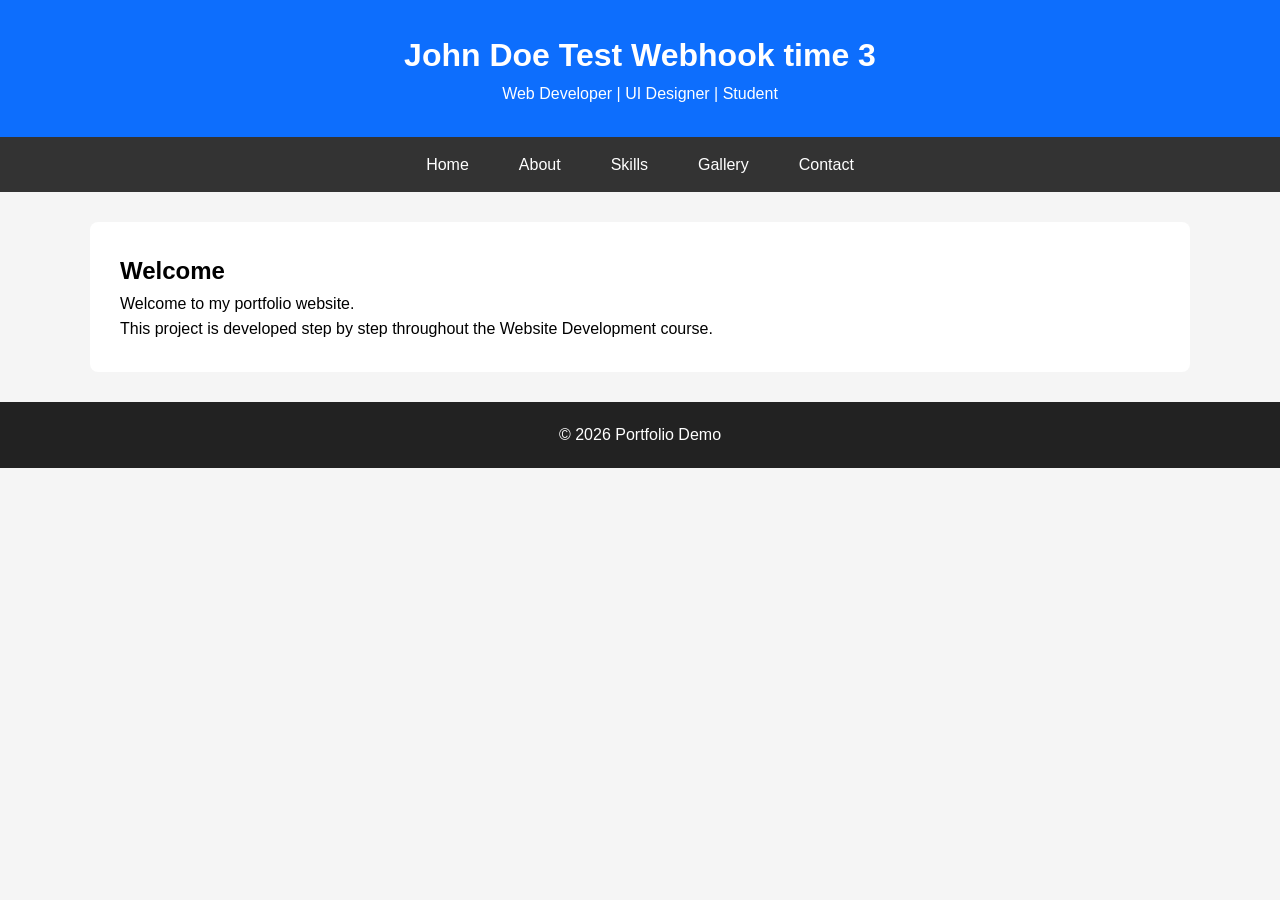
==== index.html @ a7a1c699 "Update header title from 'time 2' to 'time 3'" ====
<!DOCTYPE html>
<html lang="en">

<head>
    <meta charset="UTF-8">
    <meta name="viewport" content="width=device-width, initial-scale=1.0">

    <title>Portfolio Demo</title>

    <link rel="stylesheet" href="css/style.css">
    <link rel="stylesheet" href="css/responsive.css">
</head>

<body>

    <!-- ================= HEADER ================= -->

    <header>

        <h1>John Doe Test Webhook time 3</h1>

        <p>Web Developer | UI Designer | Student</p>

    </header>

    <!-- ================= NAVIGATION ================= -->

    <nav>

        <ul>

            <li><a href="index.html">Home</a></li>

            <li><a href="about.html">About</a></li>

            <li><a href="skills.html">Skills</a></li>

            <li><a href="gallery.html">Gallery</a></li>

            <li><a href="contact.html">Contact</a></li>

        </ul>

    </nav>

    <!-- ================= MAIN ================= -->

    <main>

        <section>

            <h2>Welcome</h2>

            <p>

                Welcome to my portfolio website.

            </p>

            <p>

                This project is developed step by step throughout the Website Development course.

            </p>

        </section>

    </main>

    <!-- ================= FOOTER ================= -->

    <footer>

        <p>

            © 2026 Portfolio Demo

        </p>

    </footer>

    <script src="js/script.js"></script>

</body>

</html>
---- css/style.css ----
*{
    margin:0;
    padding:0;
    box-sizing:border-box;
}

body{

    font-family:Arial, Helvetica, sans-serif;

    line-height:1.6;

    background:#f5f5f5;

}

header{

    background:#0d6efd;

    color:white;

    padding:30px;

    text-align:center;

}

nav{

    background:#333;

}

nav ul{

    display:flex;

    list-style:none;

    justify-content:center;

}

nav li{

    margin:0;

}

nav a{

    color:white;

    text-decoration:none;

    display:block;

    padding:15px 25px;

}

nav a:hover{

    background:#555;

}

main{

    width:90%;

    max-width:1100px;

    margin:30px auto;

    background:white;

    padding:30px;

    border-radius:8px;

}

footer{

    background:#222;

    color:white;

    text-align:center;

    padding:20px;

    margin-top:30px;

}
---- css/responsive.css ----
@media (max-width:768px){

    nav ul{

        flex-direction:column;

    }

}
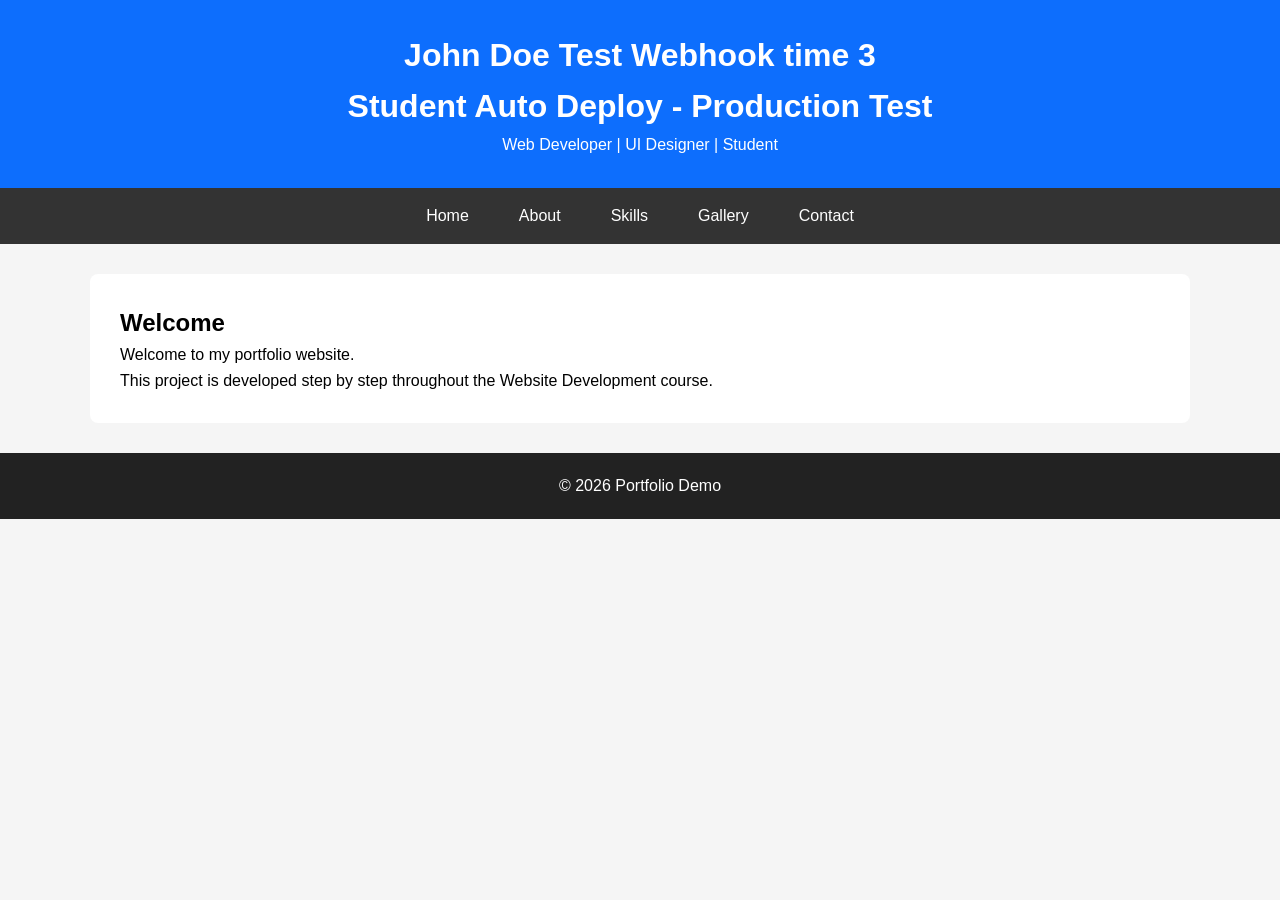
==== commit 56ac7943: "Add header for Student Auto Deploy test" ====
--- a/index.html
+++ b/index.html
@@ -18,6 +18,7 @@
     <header>
 
         <h1>John Doe Test Webhook time 3</h1>
+        <h1>Student Auto Deploy - Production Test</h1>
 
         <p>Web Developer | UI Designer | Student</p>
 
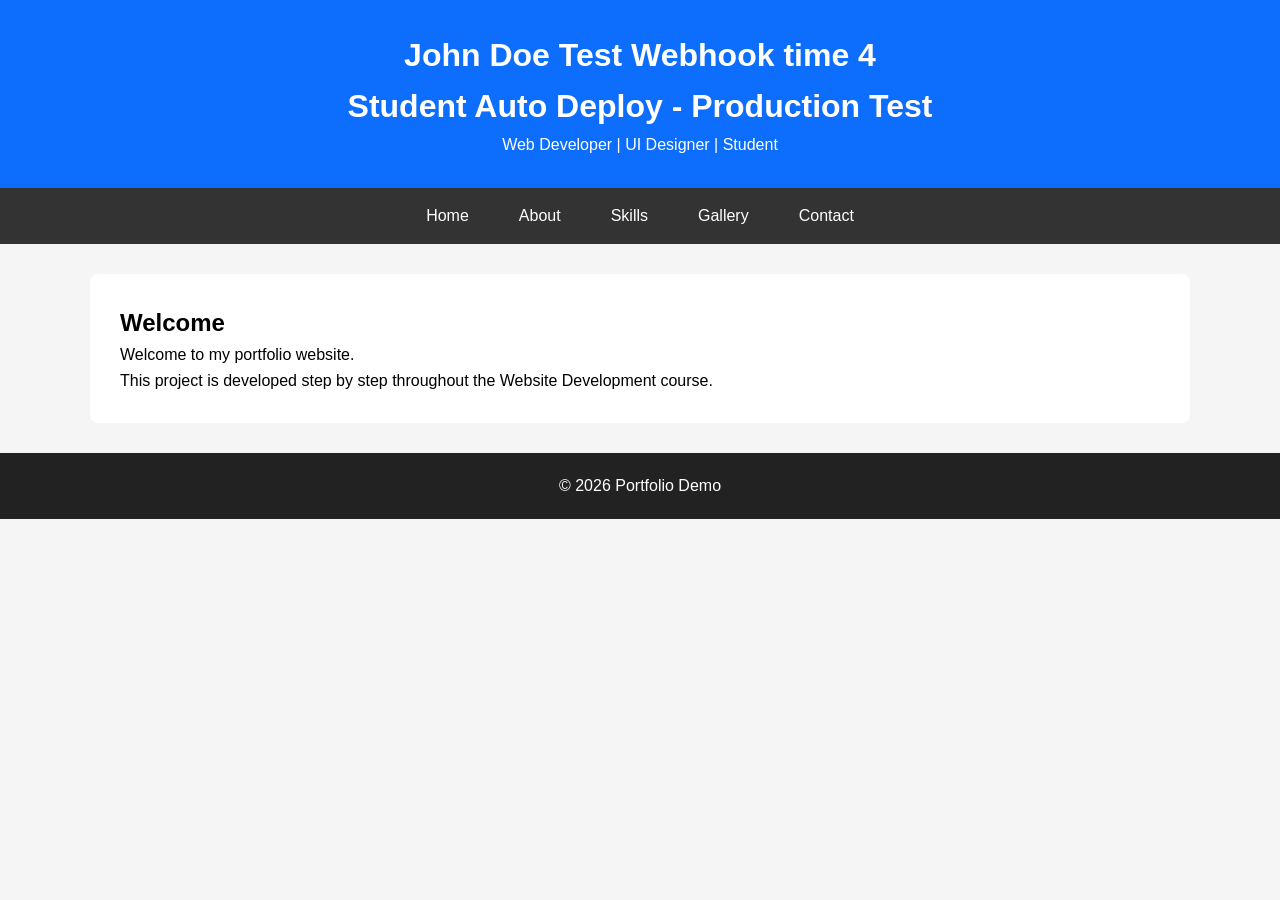
==== commit 0e1366ce: "modify : index.html time 4" ====
--- a/index.html
+++ b/index.html
@@ -17,7 +17,7 @@
 
     <header>
 
-        <h1>John Doe Test Webhook time 3</h1>
+        <h1>John Doe Test Webhook time 4</h1>
         <h1>Student Auto Deploy - Production Test</h1>
 
         <p>Web Developer | UI Designer | Student</p>
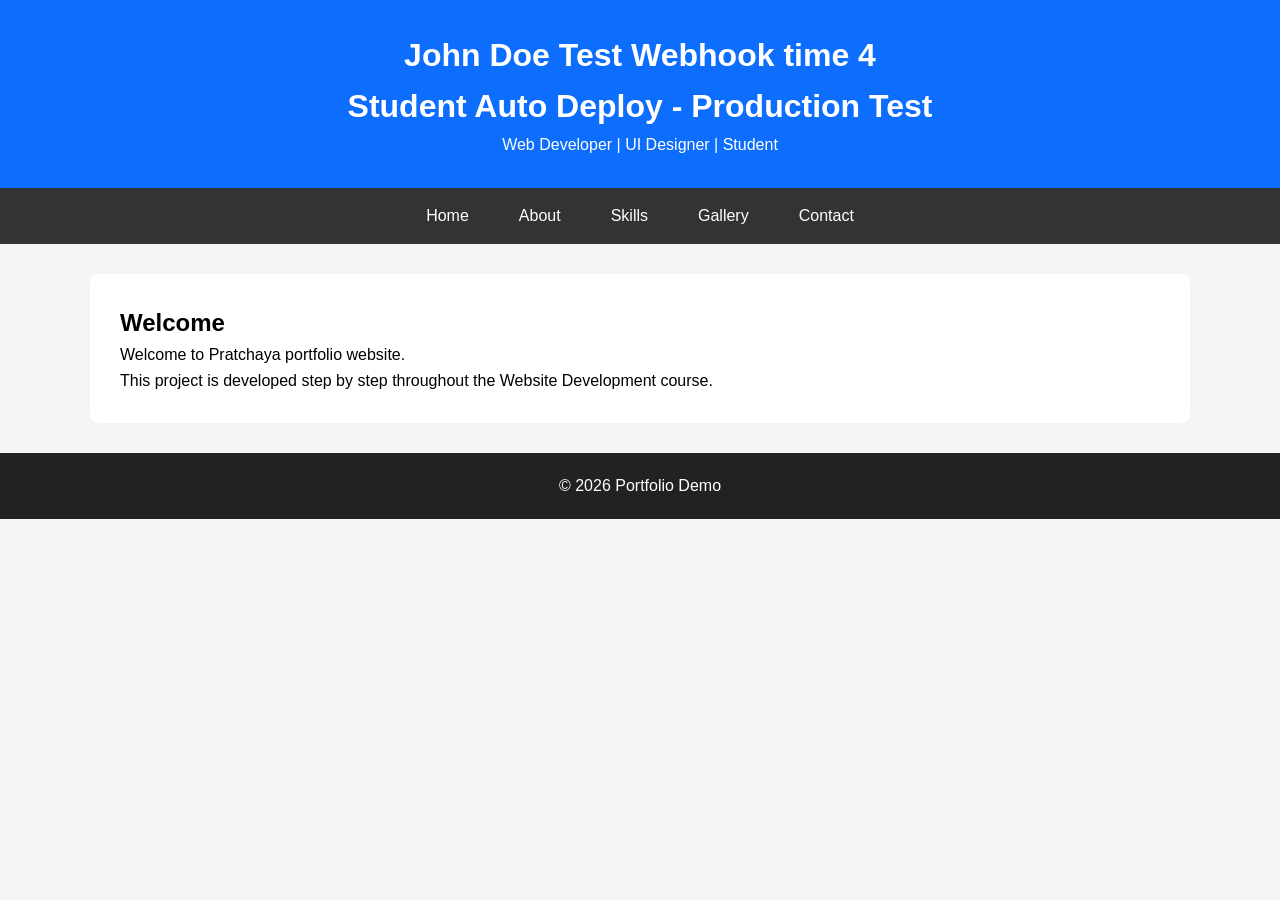
==== commit 7d5466a5: "test wellcome" ====
--- a/index.html
+++ b/index.html
@@ -54,7 +54,7 @@
 
             <p>
 
-                Welcome to my portfolio website.
+                Welcome to Pratchaya portfolio website.
 
             </p>
 
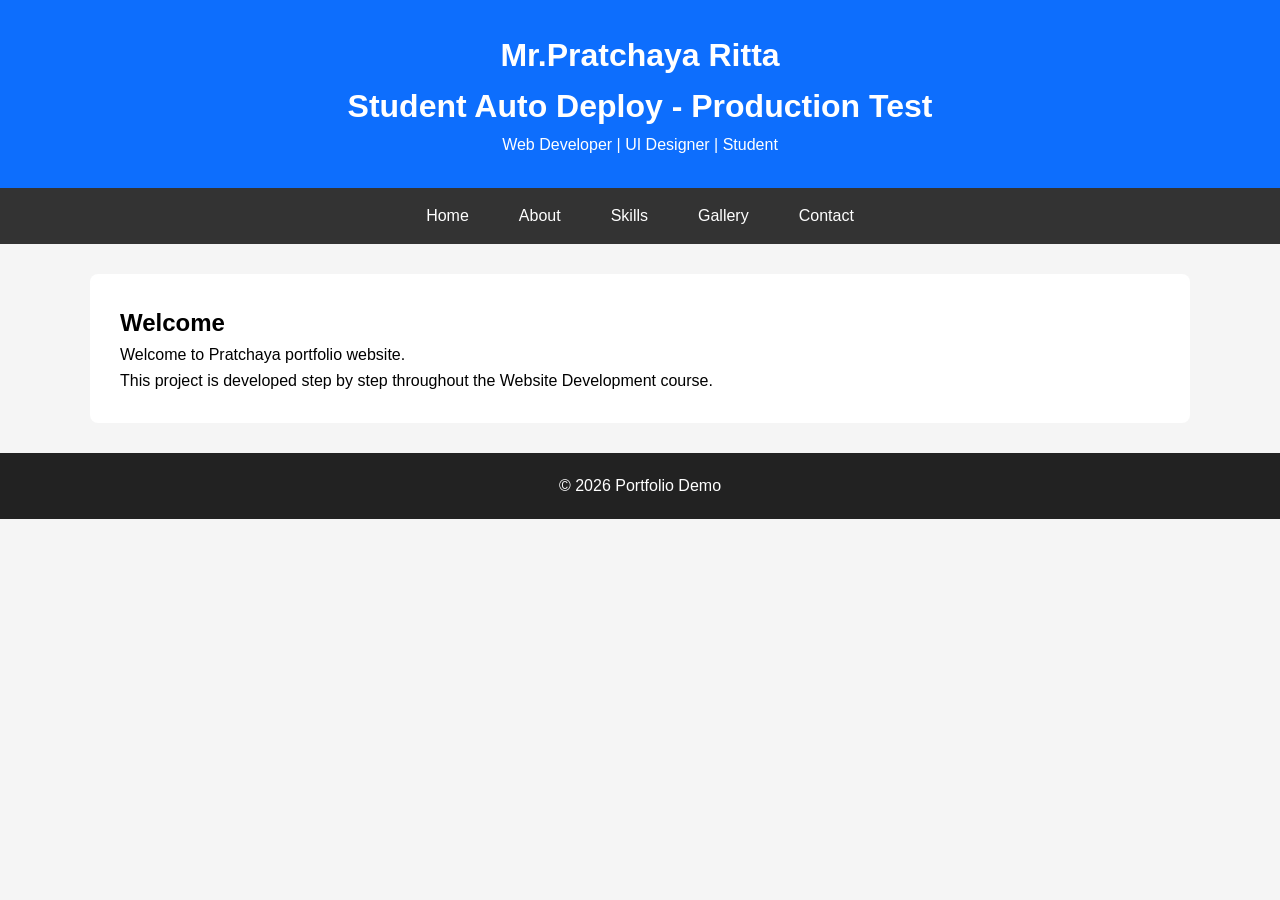
==== commit 755a59c2: "test server itlabkktech.com" ====
--- a/index.html
+++ b/index.html
@@ -17,7 +17,7 @@
 
     <header>
 
-        <h1>John Doe Test Webhook time 4</h1>
+        <h1>Mr.Pratchaya Ritta</h1>
         <h1>Student Auto Deploy - Production Test</h1>
 
         <p>Web Developer | UI Designer | Student</p>
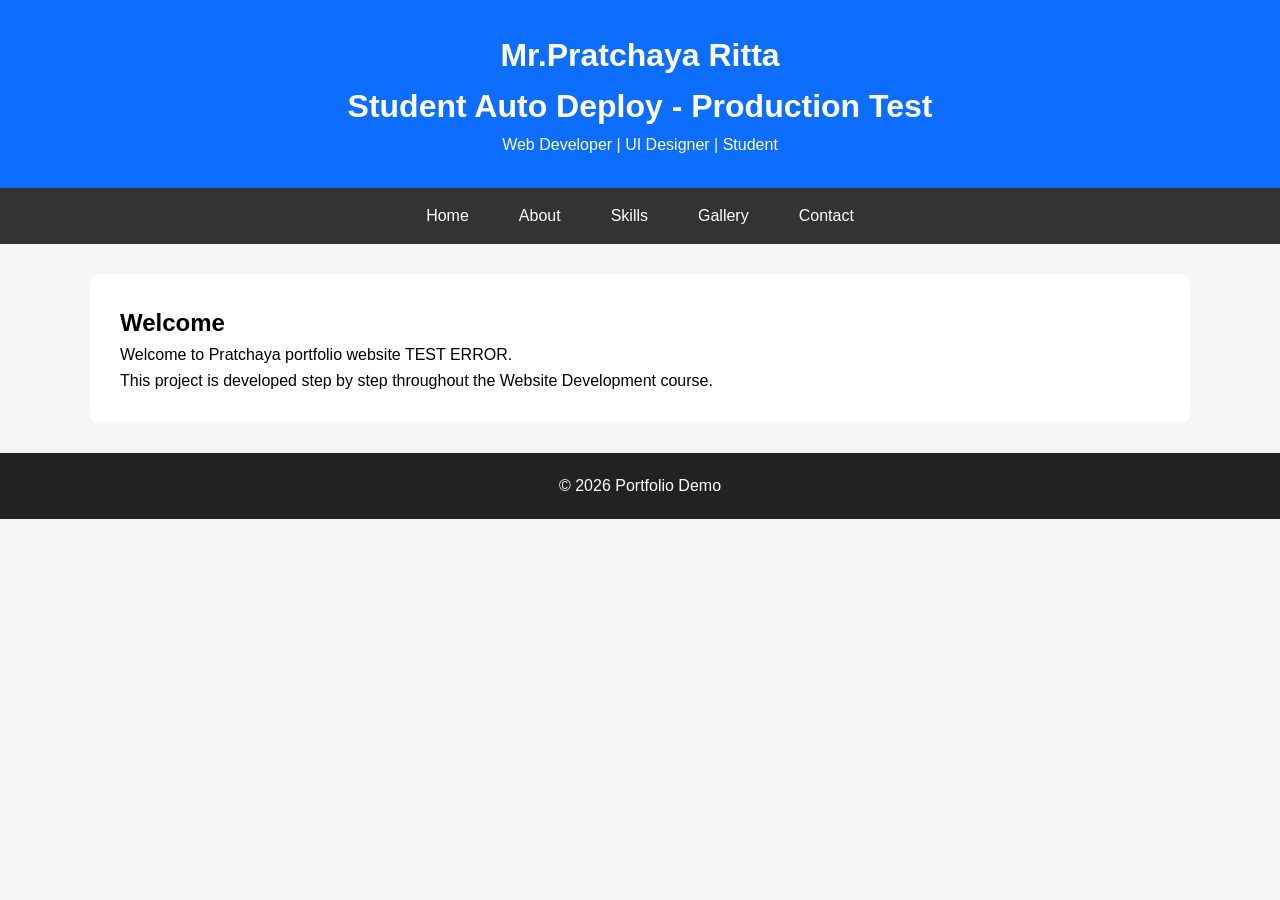
==== commit 3ff08a68: "Update welcome message in index.html" ====
--- a/index.html
+++ b/index.html
@@ -54,7 +54,7 @@
 
             <p>
 
-                Welcome to Pratchaya portfolio website.
+                Welcome to Pratchaya portfolio website TEST ERROR.
 
             </p>
 
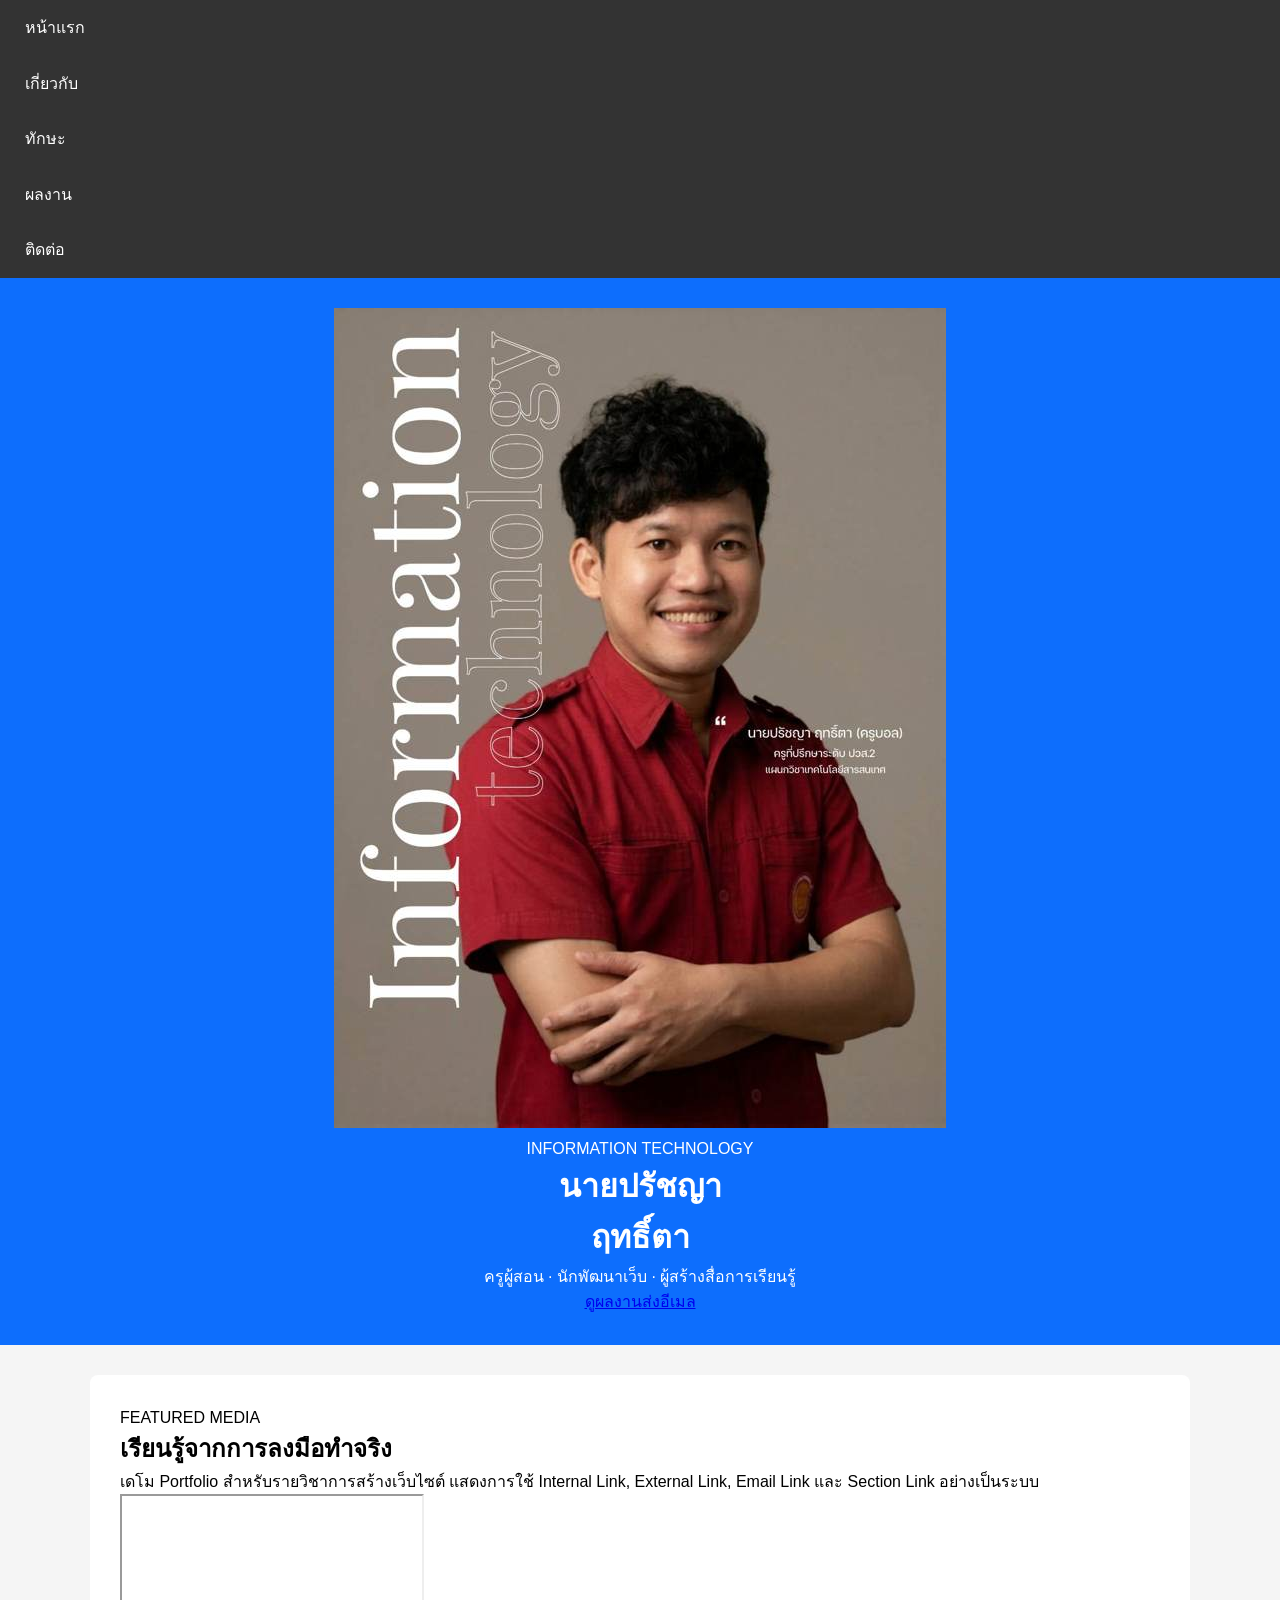
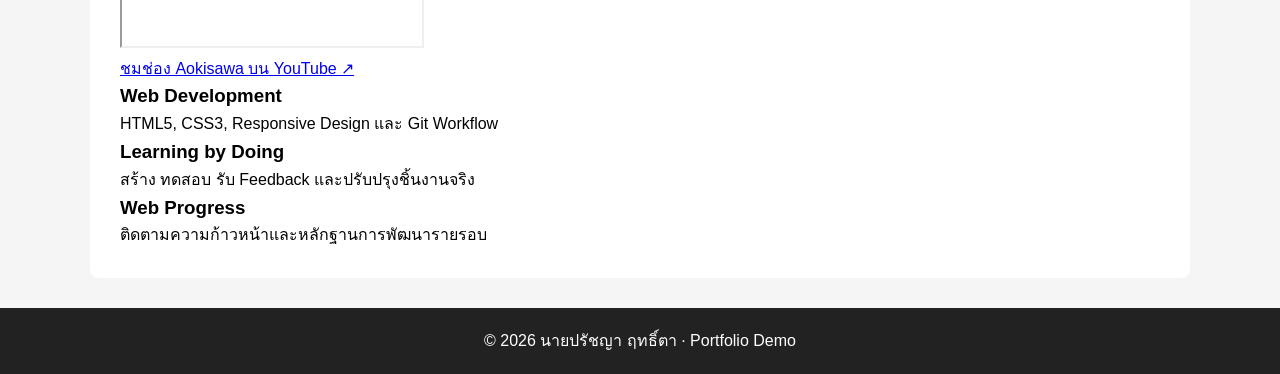
==== commit 85544cea: "Complete portfolio demo: index.html" ====
--- a/index.html
+++ b/index.html
@@ -1,87 +1 @@
-<!DOCTYPE html>
-<html lang="en">
-
-<head>
-    <meta charset="UTF-8">
-    <meta name="viewport" content="width=device-width, initial-scale=1.0">
-
-    <title>Portfolio Demo</title>
-
-    <link rel="stylesheet" href="css/style.css">
-    <link rel="stylesheet" href="css/responsive.css">
-</head>
-
-<body>
-
-    <!-- ================= HEADER ================= -->
-
-    <header>
-
-        <h1>Mr.Pratchaya Ritta</h1>
-        <h1>Student Auto Deploy - Production Test</h1>
-
-        <p>Web Developer | UI Designer | Student</p>
-
-    </header>
-
-    <!-- ================= NAVIGATION ================= -->
-
-    <nav>
-
-        <ul>
-
-            <li><a href="index.html">Home</a></li>
-
-            <li><a href="about.html">About</a></li>
-
-            <li><a href="skills.html">Skills</a></li>
-
-            <li><a href="gallery.html">Gallery</a></li>
-
-            <li><a href="contact.html">Contact</a></li>
-
-        </ul>
-
-    </nav>
-
-    <!-- ================= MAIN ================= -->
-
-    <main>
-
-        <section>
-
-            <h2>Welcome</h2>
-
-            <p>
-
-                Welcome to Pratchaya portfolio website TEST ERROR.
-
-            </p>
-
-            <p>
-
-                This project is developed step by step throughout the Website Development course.
-
-            </p>
-
-        </section>
-
-    </main>
-
-    <!-- ================= FOOTER ================= -->
-
-    <footer>
-
-        <p>
-
-            © 2026 Portfolio Demo
-
-        </p>
-
-    </footer>
-
-    <script src="js/script.js"></script>
-
-</body>
-
-</html>
+<!doctype html><html lang="th"><head><meta charset="utf-8"><meta name="viewport" content="width=device-width,initial-scale=1"><meta name="description" content="Portfolio demo รายวิชาการสร้างเว็บไซต์"><title>หน้าแรก | Pratchaya</title><link rel="stylesheet" href="css/style.css"><link rel="stylesheet" href="css/responsive.css"></head><body><nav aria-label="เมนูหลัก"><a href="index.html">หน้าแรก</a><a href="about.html">เกี่ยวกับ</a><a href="skills.html">ทักษะ</a><a href="gallery.html">ผลงาน</a><a href="contact.html">ติดต่อ</a></nav><header class="hero"><img src="[data-uri]" alt="นายปรัชญา ฤทธิ์ตา"><div><span class="eyebrow light">INFORMATION TECHNOLOGY</span><h1>นายปรัชญา<br>ฤทธิ์ตา</h1><p>ครูผู้สอน · นักพัฒนาเว็บ · ผู้สร้างสื่อการเรียนรู้</p><div class="actions"><a class="btn" href="#featured">ดูผลงาน</a><a class="btn ghost" href="mailto:pratchaya@itlabkktech.com">ส่งอีเมล</a></div></div></header><main><section id="featured"><span class="eyebrow">FEATURED MEDIA</span><h2>เรียนรู้จากการลงมือทำจริง</h2><p>เดโม Portfolio สำหรับรายวิชาการสร้างเว็บไซต์ แสดงการใช้ Internal Link, External Link, Email Link และ Section Link อย่างเป็นระบบ</p><div class="video"><iframe src="https://www.youtube.com/embed/aX7I__QFfLA" title="itlabkktech promote" allow="accelerometer; autoplay; clipboard-write; encrypted-media; gyroscope; picture-in-picture; web-share" referrerpolicy="strict-origin-when-cross-origin" allowfullscreen></iframe></div><a class="textlink" href="https://www.youtube.com/@aokisawa" target="_blank" rel="noopener noreferrer">ชมช่อง Aokisawa บน YouTube ↗</a></section><section class="cards"><article><h3>Web Development</h3><p>HTML5, CSS3, Responsive Design และ Git Workflow</p></article><article><h3>Learning by Doing</h3><p>สร้าง ทดสอบ รับ Feedback และปรับปรุงชิ้นงานจริง</p></article><article><h3>Web Progress</h3><p>ติดตามความก้าวหน้าและหลักฐานการพัฒนารายรอบ</p></article></section></main><footer>© 2026 นายปรัชญา ฤทธิ์ตา · Portfolio Demo</footer><script src="js/script.js"></script></body></html>
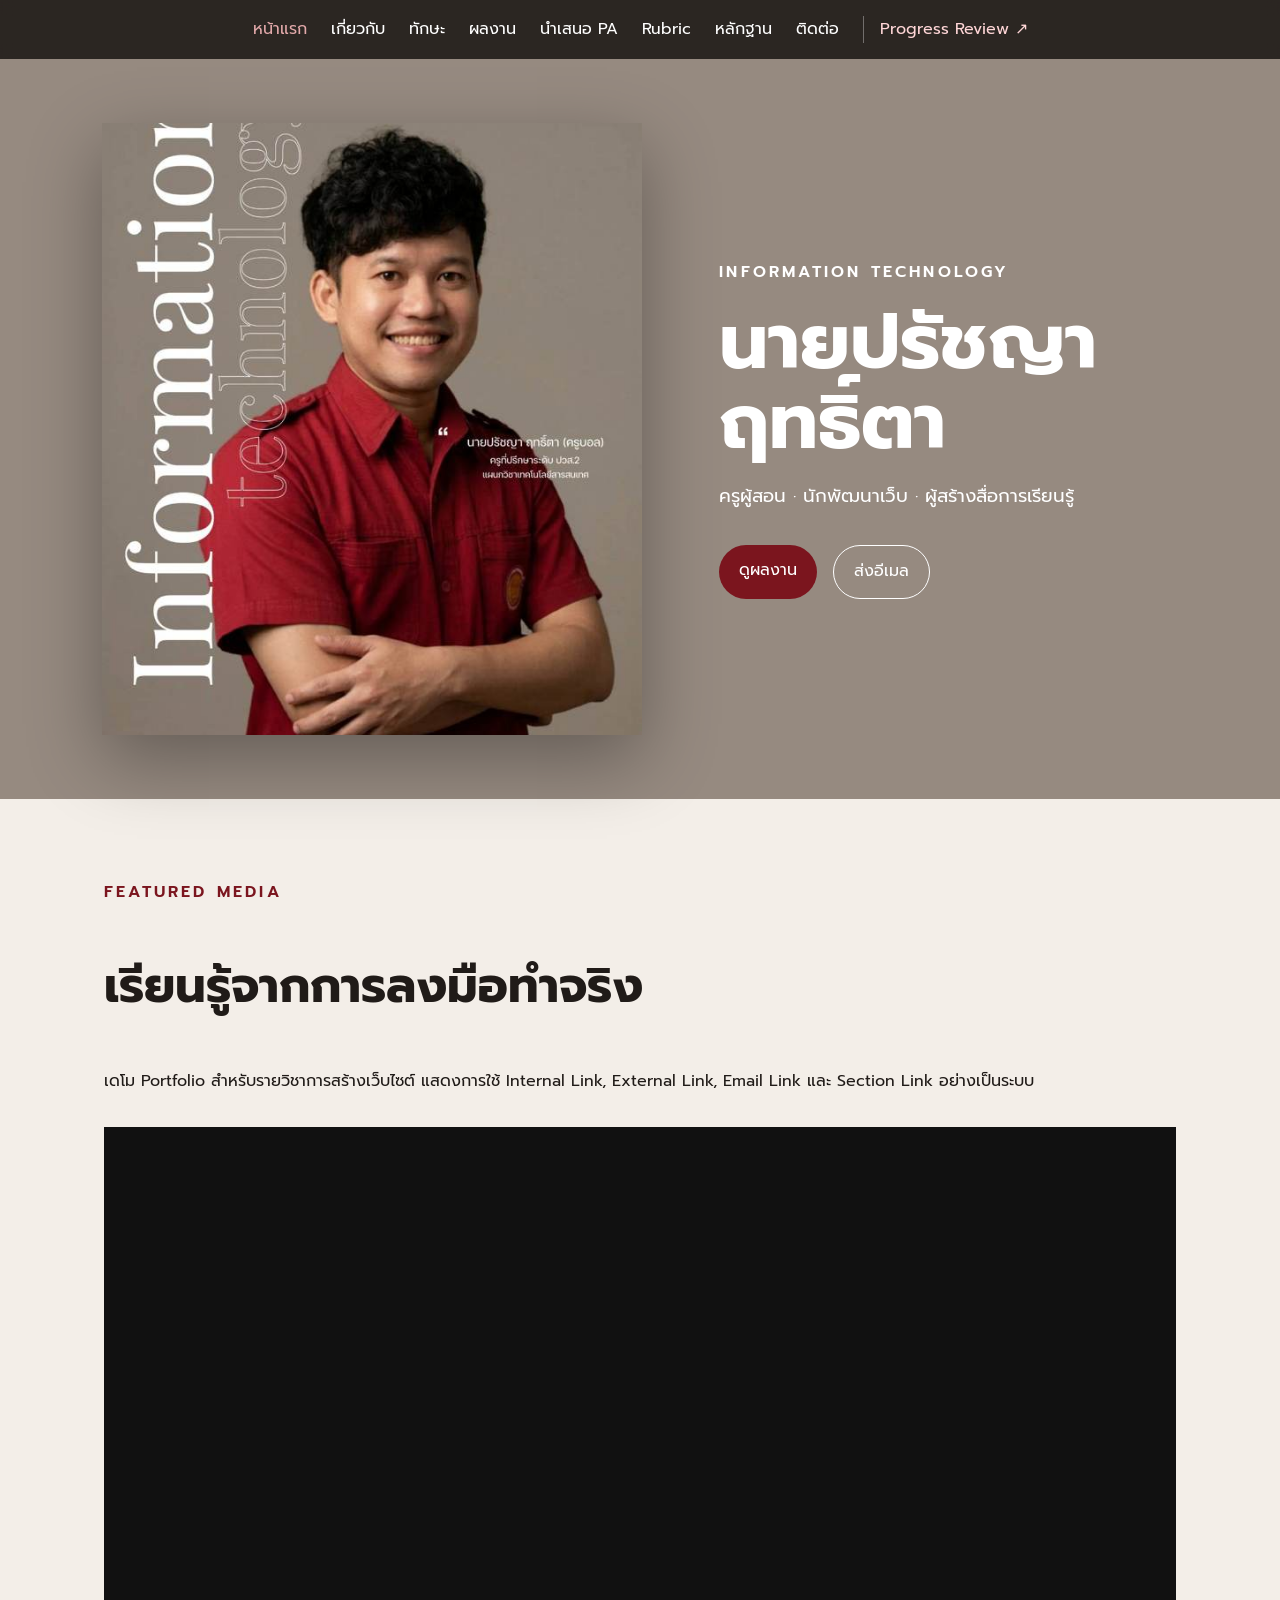
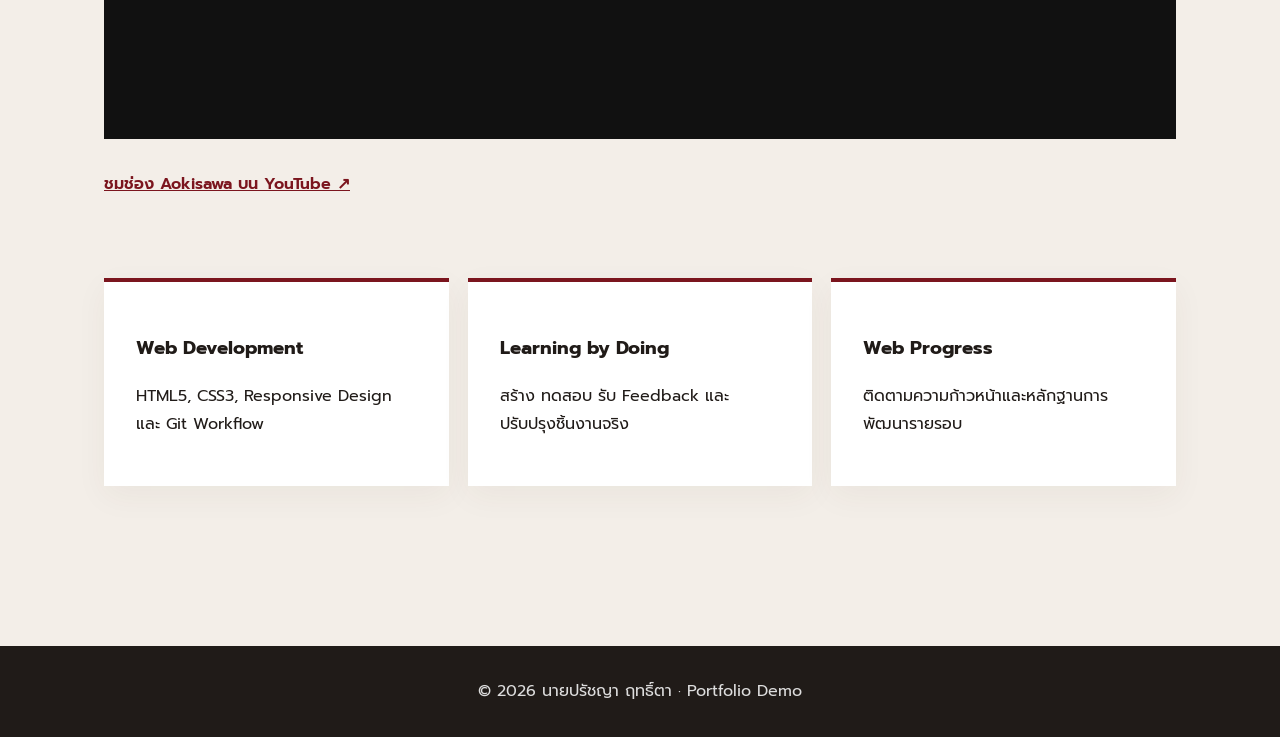
==== commit fa27dfc6: "Add PA and Progress Review navigation: index.html" ====
--- a/index.html
+++ b/index.html
@@ -1 +1 @@
-<!doctype html><html lang="th"><head><meta charset="utf-8"><meta name="viewport" content="width=device-width,initial-scale=1"><meta name="description" content="Portfolio demo รายวิชาการสร้างเว็บไซต์"><title>หน้าแรก | Pratchaya</title><link rel="stylesheet" href="css/style.css"><link rel="stylesheet" href="css/responsive.css"></head><body><nav aria-label="เมนูหลัก"><a href="index.html">หน้าแรก</a><a href="about.html">เกี่ยวกับ</a><a href="skills.html">ทักษะ</a><a href="gallery.html">ผลงาน</a><a href="contact.html">ติดต่อ</a></nav><header class="hero"><img src="[data-uri]" alt="นายปรัชญา ฤทธิ์ตา"><div><span class="eyebrow light">INFORMATION TECHNOLOGY</span><h1>นายปรัชญา<br>ฤทธิ์ตา</h1><p>ครูผู้สอน · นักพัฒนาเว็บ · ผู้สร้างสื่อการเรียนรู้</p><div class="actions"><a class="btn" href="#featured">ดูผลงาน</a><a class="btn ghost" href="mailto:pratchaya@itlabkktech.com">ส่งอีเมล</a></div></div></header><main><section id="featured"><span class="eyebrow">FEATURED MEDIA</span><h2>เรียนรู้จากการลงมือทำจริง</h2><p>เดโม Portfolio สำหรับรายวิชาการสร้างเว็บไซต์ แสดงการใช้ Internal Link, External Link, Email Link และ Section Link อย่างเป็นระบบ</p><div class="video"><iframe src="https://www.youtube.com/embed/aX7I__QFfLA" title="itlabkktech promote" allow="accelerometer; autoplay; clipboard-write; encrypted-media; gyroscope; picture-in-picture; web-share" referrerpolicy="strict-origin-when-cross-origin" allowfullscreen></iframe></div><a class="textlink" href="https://www.youtube.com/@aokisawa" target="_blank" rel="noopener noreferrer">ชมช่อง Aokisawa บน YouTube ↗</a></section><section class="cards"><article><h3>Web Development</h3><p>HTML5, CSS3, Responsive Design และ Git Workflow</p></article><article><h3>Learning by Doing</h3><p>สร้าง ทดสอบ รับ Feedback และปรับปรุงชิ้นงานจริง</p></article><article><h3>Web Progress</h3><p>ติดตามความก้าวหน้าและหลักฐานการพัฒนารายรอบ</p></article></section></main><footer>© 2026 นายปรัชญา ฤทธิ์ตา · Portfolio Demo</footer><script src="js/script.js"></script></body></html>+<!doctype html><html lang="th"><head><meta charset="utf-8"><meta name="viewport" content="width=device-width,initial-scale=1"><meta name="description" content="Portfolio demo รายวิชาการสร้างเว็บไซต์"><title>หน้าแรก | Pratchaya</title><link rel="stylesheet" href="css/style.css"><link rel="stylesheet" href="css/responsive.css"></head><body><nav aria-label="เมนูหลัก"><a href="index.html">หน้าแรก</a><a href="about.html">เกี่ยวกับ</a><a href="skills.html">ทักษะ</a><a href="gallery.html">ผลงาน</a><a href="presentation.html">นำเสนอ PA</a><a href="rubric.html">Rubric</a><a href="evidence.html">หลักฐาน</a><a href="contact.html">ติดต่อ</a><a class="review-link" href="https://progress-web.itlabkktech.com/" target="_blank" rel="noopener noreferrer">Progress Review ↗</a></nav><header class="hero"><img src="[data-uri]" alt="นายปรัชญา ฤทธิ์ตา"><div><span class="eyebrow light">INFORMATION TECHNOLOGY</span><h1>นายปรัชญา<br>ฤทธิ์ตา</h1><p>ครูผู้สอน · นักพัฒนาเว็บ · ผู้สร้างสื่อการเรียนรู้</p><div class="actions"><a class="btn" href="#featured">ดูผลงาน</a><a class="btn ghost" href="mailto:pratchaya@itlabkktech.com">ส่งอีเมล</a></div></div></header><main><section id="featured"><span class="eyebrow">FEATURED MEDIA</span><h2>เรียนรู้จากการลงมือทำจริง</h2><p>เดโม Portfolio สำหรับรายวิชาการสร้างเว็บไซต์ แสดงการใช้ Internal Link, External Link, Email Link และ Section Link อย่างเป็นระบบ</p><div class="video"><iframe src="https://www.youtube.com/embed/aX7I__QFfLA" title="itlabkktech promote" allow="accelerometer; autoplay; clipboard-write; encrypted-media; gyroscope; picture-in-picture; web-share" referrerpolicy="strict-origin-when-cross-origin" allowfullscreen></iframe></div><a class="textlink" href="https://www.youtube.com/@aokisawa" target="_blank" rel="noopener noreferrer">ชมช่อง Aokisawa บน YouTube ↗</a></section><section class="cards"><article><h3>Web Development</h3><p>HTML5, CSS3, Responsive Design และ Git Workflow</p></article><article><h3>Learning by Doing</h3><p>สร้าง ทดสอบ รับ Feedback และปรับปรุงชิ้นงานจริง</p></article><article><h3>Web Progress</h3><p>ติดตามความก้าวหน้าและหลักฐานการพัฒนารายรอบ</p></article></section></main><footer>© 2026 นายปรัชญา ฤทธิ์ตา · Portfolio Demo</footer><script src="js/script.js"></script></body></html>
--- a/css/style.css
+++ b/css/style.css
@@ -1,97 +1,2 @@
-*{
-    margin:0;
-    padding:0;
-    box-sizing:border-box;
-}
-
-body{
-
-    font-family:Arial, Helvetica, sans-serif;
-
-    line-height:1.6;
-
-    background:#f5f5f5;
-
-}
-
-header{
-
-    background:#0d6efd;
-
-    color:white;
-
-    padding:30px;
-
-    text-align:center;
-
-}
-
-nav{
-
-    background:#333;
-
-}
-
-nav ul{
-
-    display:flex;
-
-    list-style:none;
-
-    justify-content:center;
-
-}
-
-nav li{
-
-    margin:0;
-
-}
-
-nav a{
-
-    color:white;
-
-    text-decoration:none;
-
-    display:block;
-
-    padding:15px 25px;
-
-}
-
-nav a:hover{
-
-    background:#555;
-
-}
-
-main{
-
-    width:90%;
-
-    max-width:1100px;
-
-    margin:30px auto;
-
-    background:white;
-
-    padding:30px;
-
-    border-radius:8px;
-
-}
-
-footer{
-
-    background:#222;
-
-    color:white;
-
-    text-align:center;
-
-    padding:20px;
-
-    margin-top:30px;
-
-}+@import url('https://fonts.googleapis.com/css2?family=Prompt:wght@300;400;500;600;700&display=swap');*{box-sizing:border-box}html{scroll-behavior:smooth}body{margin:0;background:#f3eee8;color:#201b18;font-family:Prompt,sans-serif;line-height:1.7}nav{position:sticky;top:0;z-index:5;display:flex;justify-content:center;gap:1.5rem;padding:1rem;background:#201b18f2;backdrop-filter:blur(8px)}nav a{color:#fff;text-decoration:none}nav a[aria-current=page]{color:#e3a9aa}.hero{min-height:78vh;display:grid;grid-template-columns:minmax(280px,540px) 1fr;align-items:center;gap:6vw;padding:5vw 8vw;background:#968a80;color:#fff}.hero img{width:100%;max-height:68vh;object-fit:cover;box-shadow:0 24px 70px #0005}.hero h1,.page h1{font-size:clamp(2.7rem,6vw,6rem);line-height:1.05;margin:.2em 0}.hero p{font-size:1.15rem}.eyebrow{letter-spacing:.2em;color:#7b151e;font-weight:600}.light{color:#fff}.actions{display:flex;gap:1rem;flex-wrap:wrap;margin-top:2rem}.btn{display:inline-block;background:#7b151e;color:#fff;padding:.8rem 1.25rem;text-decoration:none;border-radius:999px}.ghost{background:transparent;border:1px solid #fff}.outline{background:transparent;border:1px solid #7b151e;color:#7b151e}main{max-width:1120px;margin:auto;padding:5rem 1.5rem}section{margin-bottom:5rem}h2{font-size:clamp(1.8rem,4vw,3rem)}.video,.map{aspect-ratio:16/9;margin:2rem 0;background:#111}.video iframe,.map iframe{width:100%;height:100%;border:0}.textlink{color:#7b151e;font-weight:600}.cards{display:grid;grid-template-columns:repeat(3,1fr);gap:1.2rem}.cards article{background:#fff;padding:2rem;border-top:4px solid #7b151e;box-shadow:0 10px 30px #4b37220d}.page{min-height:65vh}.page>p{font-size:1.15rem;max-width:780px}footer{text-align:center;padding:2rem;background:#201b18;color:#ddd}
+.review-link{color:#ffd6d7;border-left:1px solid #ffffff55;padding-left:1rem}.pa-hero{padding:5rem 0 2rem}.stat-grid,.process-grid{display:grid;grid-template-columns:repeat(4,1fr);gap:1rem;margin:2rem 0}.stat,.step{background:#fff;padding:1.5rem;border-radius:12px;box-shadow:0 10px 30px #4b37220d}.stat strong{display:block;font-size:2.4rem;color:#7b151e}.rubric-table{width:100%;border-collapse:collapse;background:#fff;margin:2rem 0;font-size:.95rem}.rubric-table th,.rubric-table td{border:1px solid #d5cbc2;padding:.85rem;vertical-align:top}.rubric-table th{background:#7b151e;color:#fff}.rubric-table .score{text-align:center;font-weight:700}.callout{background:#201b18;color:#fff;padding:2rem;border-left:6px solid #b7373f;margin:2rem 0}.evidence-list{display:grid;grid-template-columns:repeat(2,1fr);gap:1rem}.evidence-item{background:#fff;padding:1.5rem;border-left:4px solid #7b151e}.presentation-actions{display:flex;gap:1rem;flex-wrap:wrap;margin:2rem 0}@media print{nav,footer,.presentation-actions{display:none}body{background:#fff}main{max-width:none;padding:0}.rubric-table{font-size:10pt}}
--- a/css/responsive.css
+++ b/css/responsive.css
@@ -1,9 +1 @@
-@media (max-width:768px){
-
-    nav ul{
-
-        flex-direction:column;
-
-    }
-
-}+@media(max-width:760px){nav{gap:.85rem;overflow-x:auto;justify-content:flex-start;font-size:.88rem}.hero{grid-template-columns:1fr;padding:2rem 1.2rem}.hero img{max-height:55vh}.cards{grid-template-columns:1fr}main{padding-top:3rem}}
